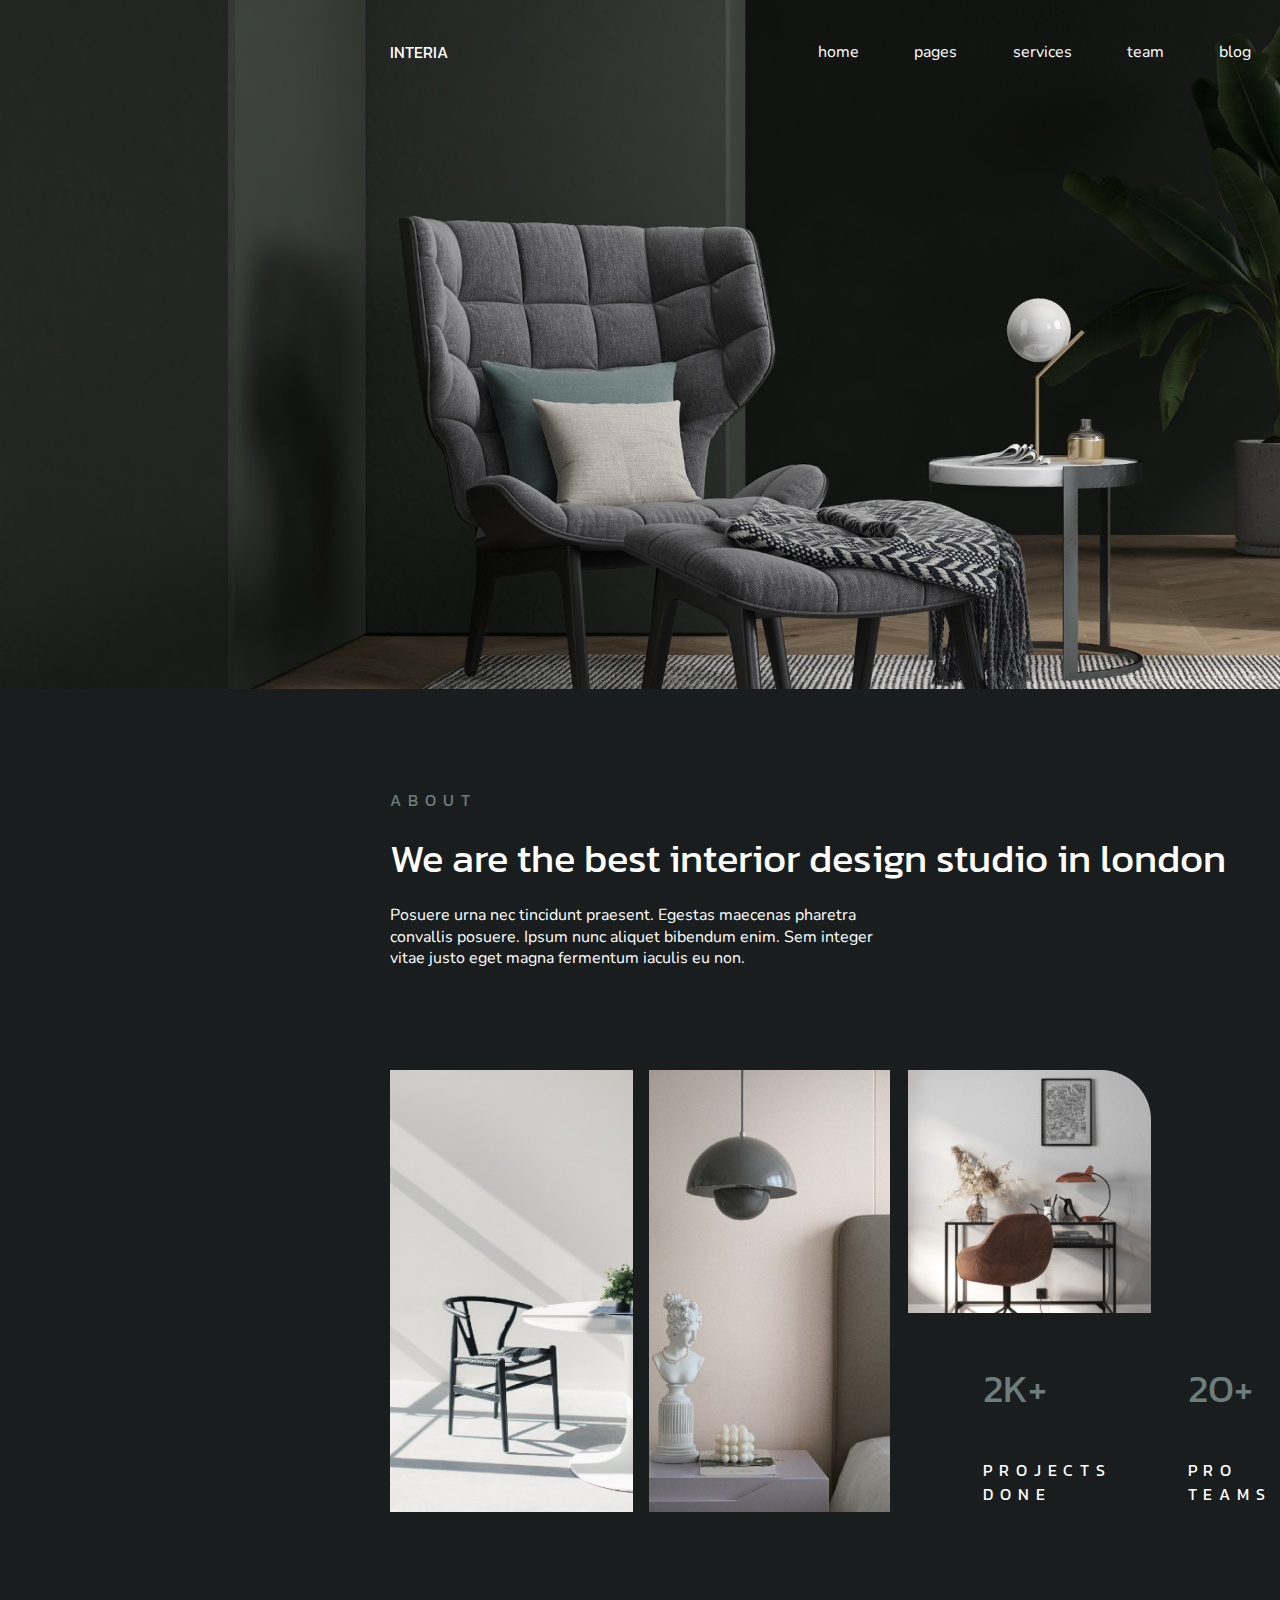
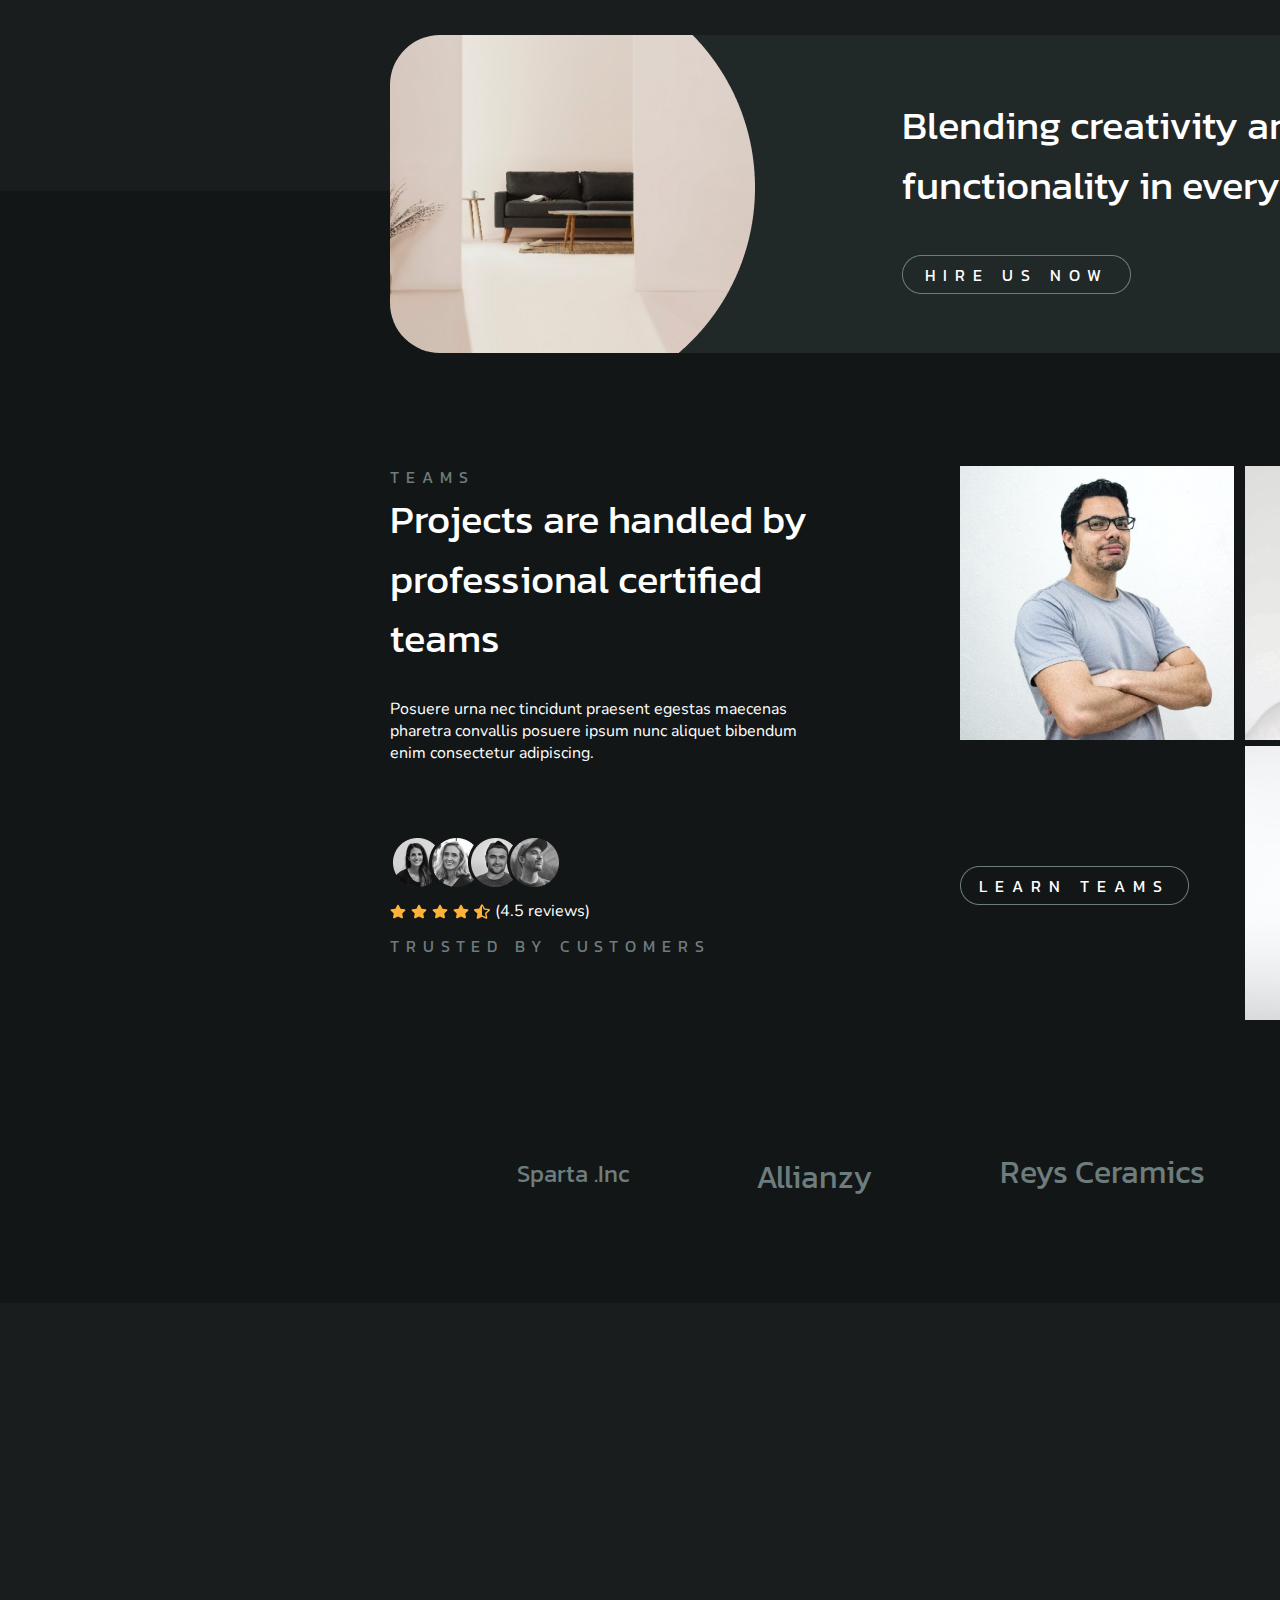
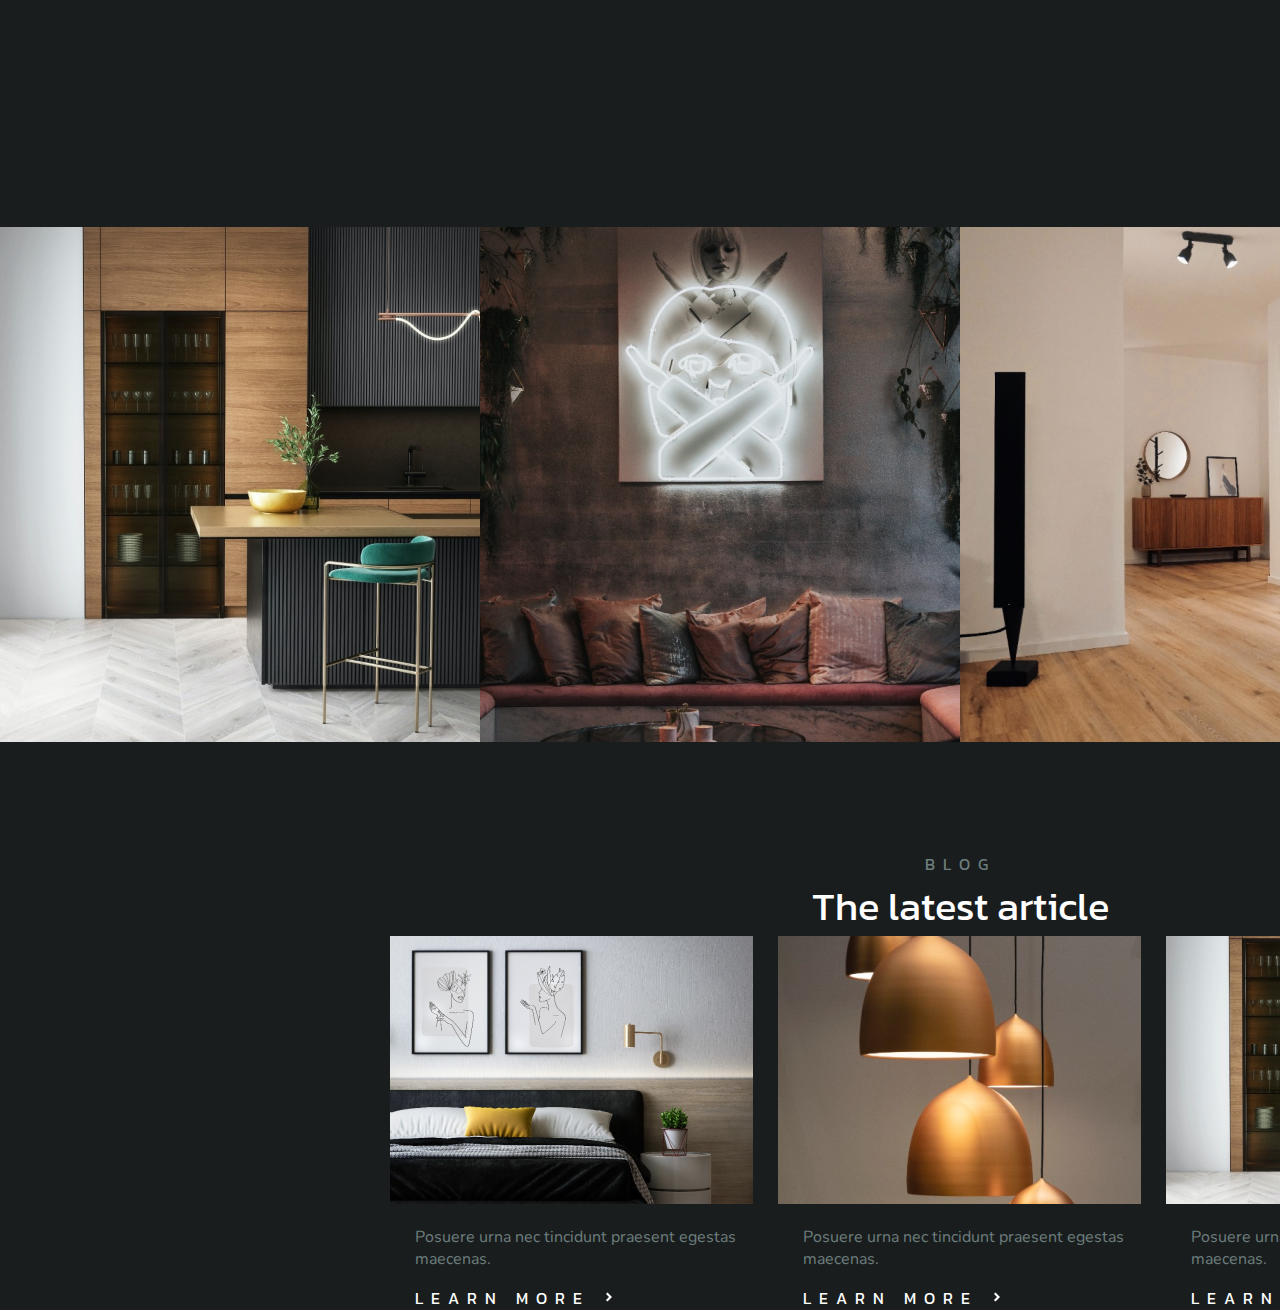
==== html/index.html @ 048965c7 "Add folder site" ====
<!doctype html>
<html lang="en">
<head>
    <meta charset="UTF-8">
    <meta name="viewport"
          content="width=device-width, user-scalable=no, initial-scale=1.0, maximum-scale=1.0, minimum-scale=1.0">
    <title>Первая верстка</title>
    <link rel="stylesheet" href="../css/styles.css">
    <link rel="preconnect" href="https://fonts.googleapis.com">
    <link rel="preconnect" href="https://fonts.gstatic.com" crossorigin>
    <link href="https://fonts.googleapis.com/css2?family=Kanit&family=Nunito&display=swap" rel="stylesheet">   
</head>
<body>
    <div class = "back">
        <div class="header-container">
            <div class="container">
                <div class="header">
                    <div class="header_logo">INTERIA</div>
                    <div class="header_menu">
                        <div>home</div>
                        <div>pages</div>
                        <div>services</div>
                        <div>team</div>
                        <div>blog</div>
                    </div>
                    <div class="header_button">
                        <a href="#" style="text-decoration: none; color:rgb(255, 255, 255);">GET STARTED</a>
                    </div>
                </div>    
            </div>
        </div> 

        <div class="SectionOne">
            <div class="container">
                <p class="SectionOne_TextOne">ABOUT</p>
                <p class="SectionOne_TextTwo">We are the best interior design studio in london</p>
                <p class="SectionOne_TextThree">Posuere urna nec tincidunt praesent. Egestas maecenas pharetra <br> convallis posuere. Ipsum nunc aliquet bibendum enim. Sem integer <br> vitae justo eget magna fermentum iaculis eu non.</p>
            </div>
        </div>

        <div class="sectionTwo">
            <div class="container">
                <div class="sectionTwo_GridContainer">
                    <div class="SectionTwo_ImageOne">
                        <img src="../Image/ImgOneForSectionTwo.png" alt="">
                    </div>
                    <div class="SectionTwo_ImageTwo">
                        <img src="../Image/ImgTwoForSectionTwo.png" alt="">
                    </div>
                    <div class="SectionTwo_ImageThree">
                        <img src="../Image/ImgThreeForSectionTwo.png" alt="">
                    </div>
                    <div class="SectionTwo_ButtonArea">
                        <div class="SectionTwo_CellsButton">
                            <a href="#" class="SectionTwo_Button" >LEARN ABOUT</a>
                        </div>
                    </div>
                    <div class="SectionTwo_CellsText">
                        <div class="CellsText_GroupOne">
                            <p class="CellsText_GroupOne_TextOne">2K+</p>
                            <p class="CellsText_GroupOne_TextTwo">PROJECTS<br>DONE</p>
                        </div>
                        <div class="CellsText_GroupTwo">
                            <p class="CellsText_GroupTwo_TextOne">20+</p>
                            <p class="CellsText_GroupTwo_TextTwo">PRO<br>TEAMS</p>
                        </div>
                        <div class="CellsText_GroupThree">
                            <p class="CellsText_GroupThree_TextOne">300+</p>
                            <p class="CellsText_GroupThree_TextTwo">GLOBAL<br>CLIENTS</p>
                        </div>
                    </div>
                </div>
            </div>
        </div>

        <div class="sectionThree">
            <div class="container">
                <div class="sectionThree_Back">
                    <div class="sectionThree_Text">Blending creativity and<br> functionality in every design</div>
                    
                    <div class="sectionThree_buttonArea">
                        <a href="#" class="sectionThree_button">HIRE US NOW</a>
                    </div>
                </div>
            </div>
        </div>


        <div class="BlackBG">
 
            <div class="sectionFour">
                <div class="container">
                    <div class="sectionFour_TextArea">

                        <div class="sectionFour_TextOne">TEAMS</div>
                        <div class="sectionFour_TextTwo">Projects are handled by<br>professional certified<br>teams</div>
                        <div class="sectionFour_TextThree">Posuere urna nec tincidunt praesent egestas maecenas<br>pharetra convallis posuere ipsum nunc aliquet bibendum<br>enim consectetur adipiscing.</div>

                        <div class="sectionFour_Review">
                            <div class="Review_Avatar">
                                <img class="Review_AvatarOne"  src="../Image/Ellipse 2ForAvatar.png" alt="">
                                <img class="Review_AvatarTwo" src="../Image/Ellipse 3.png" alt="">
                                <img class="Review_AvatarThree" src="../Image/Ellipse 4.png" alt="">
                                <img class="Review_AvatarFour" src="../Image/Ellipse 5.png" alt="">
                            </div>

                            <div class="Review_Frame1">
                                <img src="../Image/Vector.svg" alt="">
                                <img src="../Image/Vector.svg" alt="">
                                <img src="../Image/Vector.svg" alt="">
                                <img src="../Image/Vector.svg" alt="">
                                <img src="../Image/star-half-alt.svg" alt="">
                                <div>(4.5 reviews)</div>
                            </div>
                        </div>
                        <div class="sectionFour_TextFour">TRUSTED BY CUSTOMERS</div>
                    </div>    
                    <div class="sectionFour_Team1">
                        <img src="../Image/team1.png" alt="">
                    </div>
                    <div class="sectionFour_Team2">
                        <img src="../Image/team2.png" alt="">
                    </div>
                    <div class="sectionFour_Team3">
                        <img src="../Image/team3.png" alt="">
                    </div>
                    <div class="sectionFour_buttonArea">
                        <a href="#" class="sectionFour_button">LEARN TEAMS</a>
                    </div>
                </div>
            </div>
 
            <div class="sectionFive">
                <div class="container">
                    <div class="sectionFive_LogoOne">
                        <div class="LogoOne_text">Sparta .Inc</div>    
                    </div>
                    <div class="sectionFive_LogoTwo">
                        <div class="LogoTwo_text">Allianzy</div>    
                    </div>
                    <div class="sectionFive_LogoThree">
                        <div class="LogoThree_text">Reys Ceramics</div>    
                    </div>
                    <div class="sectionFive_LogoFour">
                        <div class="LogoFour_text">Fuda<br>Furniture</div>    
                    </div>
                </div>
            </div>

        </div>


        <div class="sectionSix">
            <div class="container">



                <!-- <div class="sectionSix_LogoOne">
                    <div class="LogoOne_text">Sparta .Inc</div>    
                </div>
                <div class="sectionFive_LogoTwo">
                    <div class="LogoTwo_text">Allianzy</div>    
                </div>
                <div class="sectionFive_LogoThree">
                    <div class="LogoThree_text">Reys Ceramics</div>    
                </div>
                <div class="sectionFive_LogoFour">
                    <div class="LogoFour_text">Fuda<br>Furniture</div>    
                </div> -->
            </div>
        </div>




        <div class="img-line">
            <div class="img_box">
                <img src="../Image/IMG1.png" alt="">
            </div>
            <div class="img_box">
                <img src="../Image/IMG2.png" alt="">
            </div>
            <div class="img_box">
                <img src="../Image/IMG3.png" alt="">
            </div>
            <div class="img_box">
                <img src="../Image/IMG4.png" alt="">
            </div>
        </div>    

        <div class="container">
            <div class="blog">
                <div class="top_blog">
                    <div class="titleBlog">BLOG</div>
                    <div class="secondTitleBlog">The latest article</div>
                </div>
                <div class="boton_blog">
                    <div class="blog1">
                        <img src="../Image/Rectangle1.png" alt="">
                        <div class="text">
                            <p class="P_SectionEight">Posuere urna nec tincidunt praesent egestas <br> maecenas.</p>
                            <a href="#">LEARN MORE
                                <img src="../Image/angle-right.png" alt="">
                            </a> 
                        </div>       

                    </div>
                    <div class="blog2">
                        <img src="../Image/Rectangle2.png" alt="">
                        <div class="text">
                            <p class="P_SectionEight">Posuere urna nec tincidunt praesent egestas <br> maecenas.</p>
                            <a href="#">LEARN MORE
                                <img src="../Image/angle-right.png" alt="">
                            </a>        
                        </div>       

                    </div>
                    <div class="blog3">
                        <img src="../Image/Rectangle3.png" alt="">
                        <div class="text">
                            <p class="P_SectionEight">Posuere urna nec tincidunt praesent egestas <br> maecenas.</p>
                            <a href="#">LEARN MORE
                                <img src="../Image/angle-right.png" alt="">
                            </a>        
                        </div>       
                    </div>
                </div>
            </div>
        </div>
    




    </div>


</body>
</html>
---- css/styles.css ----
body{
    font-family: 'Kanit', sans-serif;
    margin: 0;
    padding: 0;
}
.back{
    background-color: #191D1D;
}
.container{
    margin-left: 390px;
    width: 1140px;
}


.header-container{
    background-image: url(../Image/BG.png);
    height: 689px;
    margin-bottom: 100px;
    background-repeat: no-repeat;
}
.header{
    display: flex;
    justify-content:space-between;
    align-items:center;
    padding-top: 32px;
    height: 39px;
    width: 1140px;
    color: #FFFFFF;
}
.header_menu{
    display: flex;
    justify-content:space-between;
    font-family: 'Nunito', sans-serif;
    font-weight: 400;
    font-size: 16px;
    height: 22px;
    width: 433px;
    padding-left: 320px;
}
.header_button{
    display: flex;
    justify-content:center;
    align-items:center;
    background-image: url(../Image/BG_button.png);
    height: 39px;
    width: 229px;
    letter-spacing: 8px;
}


.SectionOne{
    margin-bottom: 100px;
}
.SectionOne_TextOne{
    font-weight: 400;
    font-size: 16px;
    line-height: 23.92px;
    letter-spacing: 6.88px;
    color: #6D7D7D;
}
.SectionOne_TextTwo{
    font-weight: 400;
    font-size: 40px;
    line-height: 59.8px;
    color: #FFFFFF;
    margin: 0px
;
}
.SectionOne_TextThree{
    font-family: 'Nunito', sans-serif;
    font-weight: 400;
    font-size: 16px;
    line-height: 21.82px;
    color: #FFFFFF;
}


.sectionTwo{
    margin-bottom: -150px;
}
.sectionTwo_GridContainer{
    display: grid;
    grid-template-columns: 22% 22% 22% 32%;
    grid-column-gap: 8px;
    grid-template-areas:
    'imgOne imgTwo imgThree ButtonArea'
    'imgOne imgTwo CellsText CellsText';
}
.SectionTwo_ImageOne{
    grid-area: imgOne;
}
.SectionTwo_ImageTwo{
    grid-area: imgTwo;
}
.SectionTwo_ImageThree{
    grid-area: imgThree;
}
.SectionTwo_ButtonArea{
    grid-area: ButtonArea;
    display: flex;
    align-items: flex-end;
    justify-content: flex-end;
}
.SectionTwo_CellsButton{
    display: flex;
    justify-content:center;
    align-items:center;
    background-image: url(../Image/BG_button.png);
    height: 39px;
    width: 229px;
    letter-spacing: 8px;

}
.SectionTwo_Button{
    text-decoration: none;
    color:rgb(255, 255, 255);
}
.SectionTwo_CellsText{
    grid-area: CellsText;
    display:flex;
    justify-content: space-evenly;
}
.CellsText_GroupOne_TextOne, .CellsText_GroupTwo_TextOne, .CellsText_GroupThree_TextOne{
    color: #6D7D7D;
    font-size: 40px;
    font-weight: 400;
    line-height: 59.8px;
}
.CellsText_GroupOne_TextTwo, .CellsText_GroupTwo_TextTwo, .CellsText_GroupThree_TextTwo{
    color: #FFFFFF;
    font-size: 16px;
    font-weight: 400;
    line-height: 23.92px;
    letter-spacing: 6.88px;
}


.sectionThree{
    height: 318px;
    margin-bottom: 100px;
    position: relative;
    top: 262px;
}
.sectionThree_Back{
    background-color: #212828;
    height: 318px;
    border-radius: 50px 50px 0px 50px;
    background-image: url(../Image/Ellipse\ 2.png);
    background-repeat: no-repeat;
}
.sectionThree_Text{
    font-weight: 400;
    font-size: 40px;
    line-height: 59.8px;
    color:#FFFFFF;
    padding-left: 512px;
    padding-top: 61px;
}
.sectionThree_buttonArea{
    display: flex;
    justify-content:center;
    align-items:center;
    background-image: url(../Image/BG_button.png);
    height: 39px;
    width: 229px;
    letter-spacing: 8px;
    margin-left: 512px;
    margin-top: 40px;
}
.sectionThree_button{
    text-decoration: none;
    color:rgb(255, 255, 255);
}


.BlackBG{
    height: 1112px;
    background-color:#131616;
}

.sectionFour{
    height: 571px;
}
.sectionFour>.container{
    position: relative;
    top: 275px;
    display: grid;
    grid-template-columns: 50% 25% 25%;
    grid-template-areas:
    'CellsText imgOne imgTwo'
    'CellsText ButtonArea imgThree';        
}
.sectionFour_TextArea{
    color: #FFFFFF;
    grid-area: CellsText;

}
.sectionFour_TextOne, .sectionFour_TextFour{
    font-weight: 400;
    font-size: 16px;
    line-height: 23.92px;
    letter-spacing: 6.88px;
    color: #6D7D7D;    
}
.sectionFour_TextTwo{
    font-weight: 400;
    font-size: 40px;
    line-height: 59.8px;
    color: #FFFFFF;    
}
.sectionFour_TextThree{
    font-family: 'Nunito', sans-serif;
    font-weight: 400;
    font-size: 16px;
    line-height: 21.82px;
    color: #FFFFFF; 
    margin-top: 30px;
    margin-bottom: 70px;       
}
.sectionFour_Review{
    margin-bottom: 13px;
}
.Review_Avatar{
    margin-bottom: 5px;

}
.Review_AvatarTwo{
    position: relative;
    left: -20px;
}
.Review_AvatarThree{
    position: relative;
    left: -40px;
}
.Review_AvatarFour{
    position: relative;
    left: -60px;
}
.Review_Frame1{
    display: flex;
}
.Review_Frame1>img{
    margin-right: 5px;
}
.Review_Frame1>div{
    font-family: 'Nunito', sans-serif;
    font-weight: 400;
    font-size: 16px;
    line-height: 21.82px;
    color: #FFFFFF;
}
.sectionFour_Team1{
    grid-area: imgOne;
}
.sectionFour_Team2{
    grid-area: imgTwo;
}
.sectionFour_Team3{
    grid-area: imgThree;
}
.sectionFour_buttonArea{
    display: flex;
    justify-content:center;
    align-items:center;
    background-image: url(../Image/BG_button.png);
    height: 39px;
    width: 229px;
    letter-spacing: 8px;
    grid-area: ButtonArea;
    align-self: center;

}
.sectionFour_button{
    text-decoration: none;
    color:rgb(255, 255, 255);
}


.sectionFive{
    height: 98px;
}
.sectionFive>.container{
    position: relative;
    top: 390px;
    display: flex;
    justify-content: space-evenly;
}
.LogoOne_text{
    font-weight: 400;
    font-size: 24px;
    line-height: 43.78px;
    color: #6D7D7D;
}
.LogoTwo_text{
    font-weight: 400;
    font-size: 32px;
    line-height: 50.24px;
    color: #6D7D7D;
}
.LogoThree_text{
    font-weight: 400;
    font-size: 32px;
    line-height: 40px;
    color: #6D7D7D;
}
.LogoFour_text{
    font-weight: 700;
    font-size: 16px;
    line-height: 17.86px;
    color: #6D7D7D;
}


.sectionSix{
    height: 524px;
}
.sectionSix>.container{
    display: grid;
    grid-template-columns: 60% 40%;
    grid-template-areas:
    'Services1 TextTwo'
    'Services2 TextTwo'        
    'Services3 TextThree';        
}




.img-line{
    display: flex;
}
.img_box{
    height: 515px;
    width: 480px;
}
.titleBlog{
    color: #6D7D7D;
    font-weight: 400;
    font-size: 16px;
    letter-spacing: 8px;
    
}
.secondTitleBlog{
    color: #FFFFFF;
    font-weight: 400;
    font-size: 40px;
}
.boton_blog{
    display: flex;
}
.P_SectionEight{
    font-family: 'Nunito', sans-serif;
    font-weight: 400;
    font-size: 16px; 
    color:#6D7D7D;   
} 
p~a{
    color: #FFFFFF;
    text-decoration: none;
    letter-spacing: 8px;
}
.blog1,.blog2,.blog3{
    padding-right: 25px;
}
.text{
    padding-left: 25px;
}
.top_blog{
    text-align: center;
    width: 1140px;
}
.blog{
    padding-top: 110px;
}
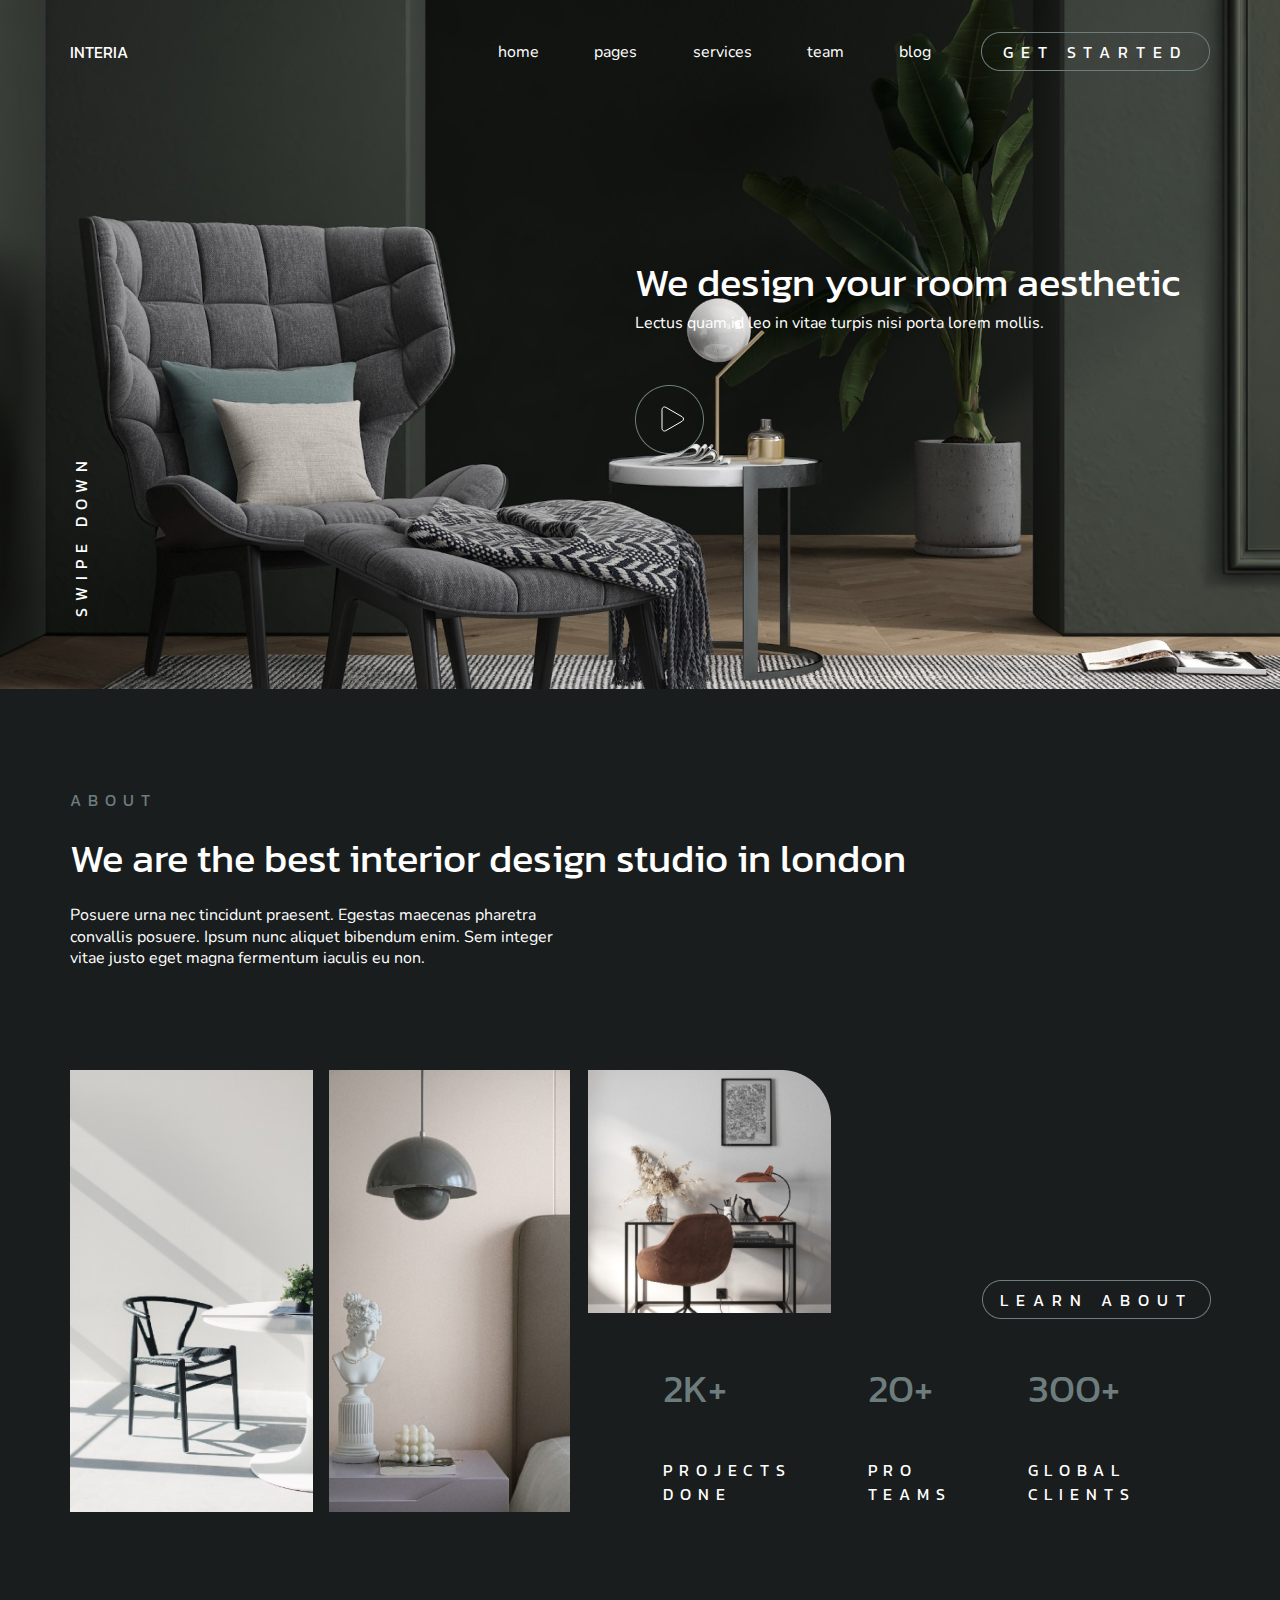
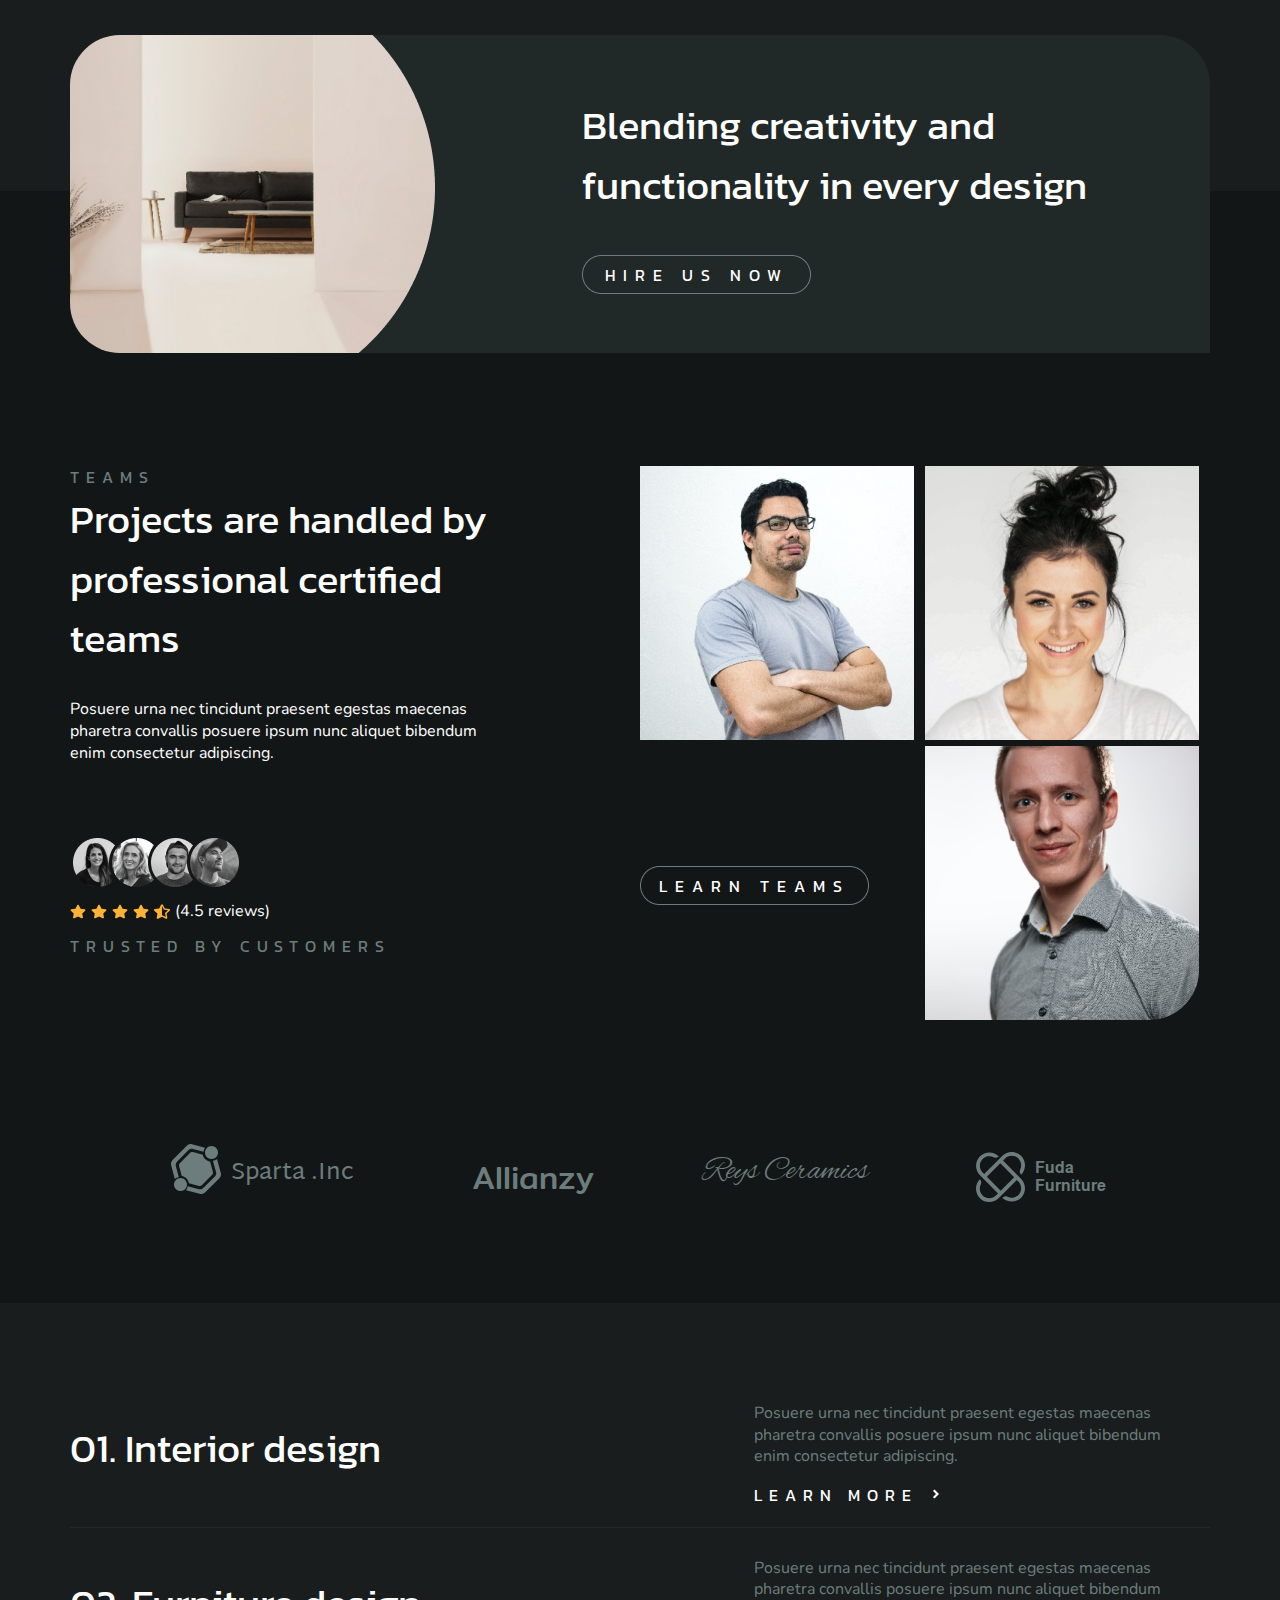
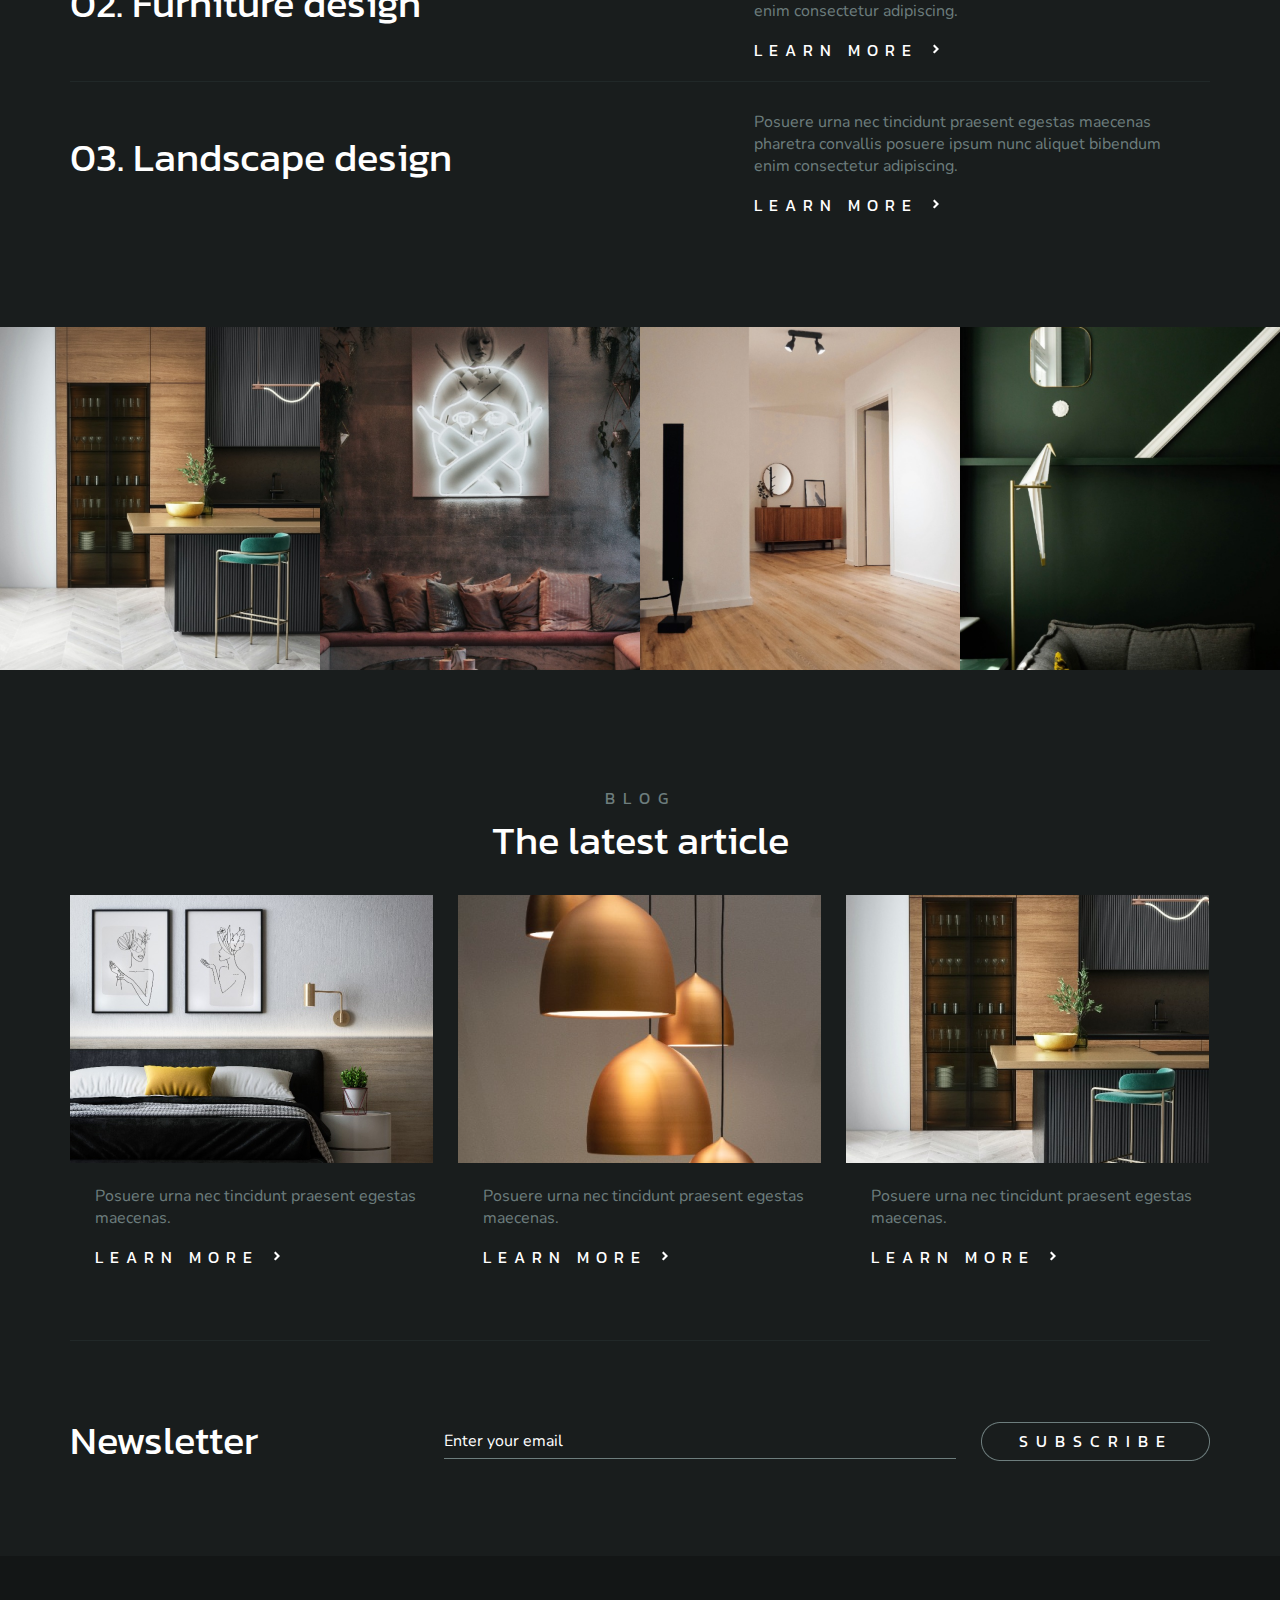
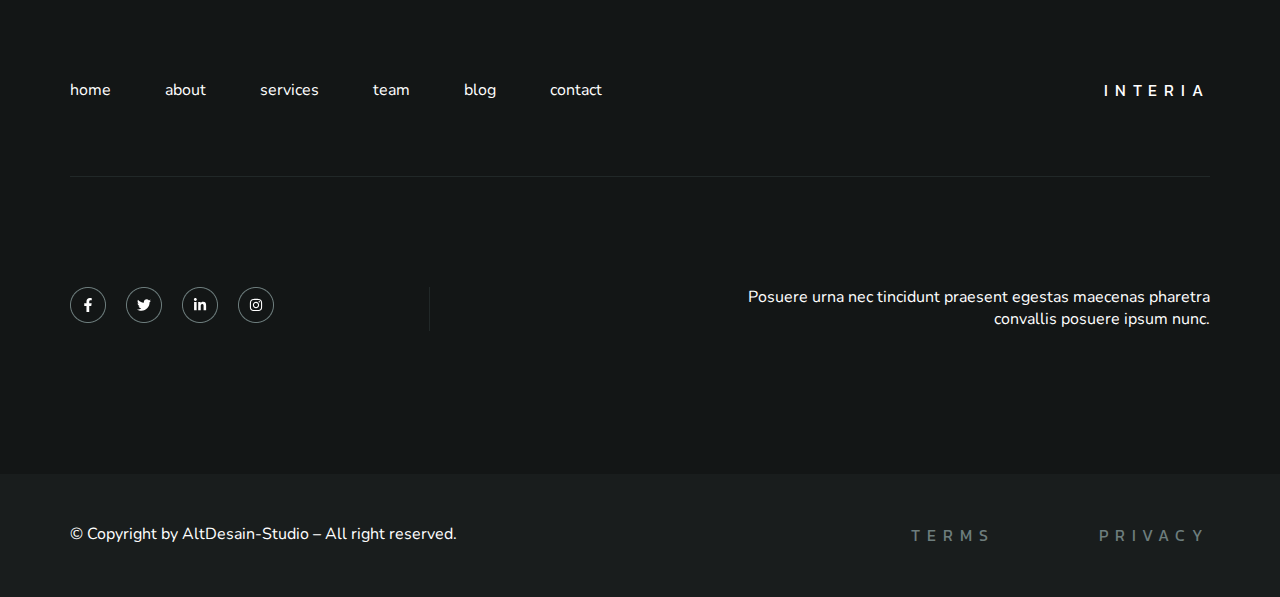
==== commit ff03e7af: "modified index.html" ====
--- a/html/index.html
+++ b/html/index.html
@@ -8,10 +8,11 @@
     <link rel="stylesheet" href="../css/styles.css">
     <link rel="preconnect" href="https://fonts.googleapis.com">
     <link rel="preconnect" href="https://fonts.gstatic.com" crossorigin>
-    <link href="https://fonts.googleapis.com/css2?family=Kanit&family=Nunito&display=swap" rel="stylesheet">   
+    <link href="https://fonts.googleapis.com/css2?family=Alex+Brush&family=Kanit&family=Nunito&family=Almarai&family=Martel+Sans&family=Mitr&display=swap" rel="stylesheet">   
 </head>
 <body>
     <div class = "back">
+
         <div class="header-container">
             <div class="container">
                 <div class="header">
@@ -26,7 +27,13 @@
                     <div class="header_button">
                         <a href="#" style="text-decoration: none; color:rgb(255, 255, 255);">GET STARTED</a>
                     </div>
-                </div>    
+                </div> 
+                <div class="TittleDescription">
+                    <div class="TittleDescription_One">We design your room aesthetic</div>
+                    <div class="TittleDescription_Two">Lectus quam id leo in vitae turpis nisi porta lorem mollis.</div>
+                </div>
+                <div class="PlayButton"><img src="../Image/PolygonOne.svg" alt=""></div>
+                <div class="SwipeDown">SWIPE DOWN</div>
             </div>
         </div> 
 
@@ -133,16 +140,35 @@
             <div class="sectionFive">
                 <div class="container">
                     <div class="sectionFive_LogoOne">
+                        <div class="LogoOneVectors">
+                            <div class="LogoOneVectorOne">
+                                <img src="../Image/VectorOne_LogoOne.svg" alt="">
+                            </div>
+                            <div class="LogoOneVectorTwo">
+                                <img src="../Image/VectorTwo_LogoOne.svg" alt="">
+                            </div>
+                            <div class="LogoOneVectorThree">
+                                <img src="../Image/VectorThree_LogoOne.svg" alt="">
+                            </div>
+                            <div class="LogoOneVectorFour">
+                                <img src="../Image/VectorFour_LogoOne.svg" alt="">
+                            </div>
+                            <div class="LogoOneVectorFive">
+                                <img src="../Image/VectorFive_LogoOne.svg" alt="">
+                            </div>
+                        </div>
                         <div class="LogoOne_text">Sparta .Inc</div>    
                     </div>
                     <div class="sectionFive_LogoTwo">
+                        <img src="../Image/logoTwo.svg" alt="">    
                         <div class="LogoTwo_text">Allianzy</div>    
                     </div>
                     <div class="sectionFive_LogoThree">
                         <div class="LogoThree_text">Reys Ceramics</div>    
                     </div>
                     <div class="sectionFive_LogoFour">
-                        <div class="LogoFour_text">Fuda<br>Furniture</div>    
+                        <img src="../Image/logoFour.svg" alt="">    
+                        <div class="LogoFour_text">Fuda<br>Furniture</div>
                     </div>
                 </div>
             </div>
@@ -152,21 +178,29 @@
 
         <div class="sectionSix">
             <div class="container">
-
-
-
-                <!-- <div class="sectionSix_LogoOne">
-                    <div class="LogoOne_text">Sparta .Inc</div>    
-                </div>
-                <div class="sectionFive_LogoTwo">
-                    <div class="LogoTwo_text">Allianzy</div>    
-                </div>
-                <div class="sectionFive_LogoThree">
-                    <div class="LogoThree_text">Reys Ceramics</div>    
-                </div>
-                <div class="sectionFive_LogoFour">
-                    <div class="LogoFour_text">Fuda<br>Furniture</div>    
-                </div> -->
+                <div class="ServicesOne_Left">01. Interior design</div>    
+                <div class="ServicesOne_Right">
+                    <div class="RightText">Posuere urna nec tincidunt praesent egestas maecenas pharetra convallis posuere ipsum nunc aliquet bibendum<br> enim consectetur adipiscing.</div>
+                    <a href="#">LEARN MORE
+                        <img src="../Image/angle-right.png" alt="">
+                    </a> 
+                </div>    
+
+                <div class="ServicesTwo_Left">02. Furniture design</div>    
+                <div class="ServicesTwo_Right">
+                    <div class="RightText">Posuere urna nec tincidunt praesent egestas maecenas pharetra convallis posuere ipsum nunc aliquet bibendum<br> enim consectetur adipiscing.</div>
+                    <a href="#">LEARN MORE
+                        <img src="../Image/angle-right.png" alt="">
+                    </a> 
+                </div>    
+
+                <div class="ServicesThree_Left">03. Landscape design</div>    
+                <div class="ServicesThree_Right">
+                    <div class="RightText">Posuere urna nec tincidunt praesent egestas maecenas pharetra convallis posuere ipsum nunc aliquet bibendum<br> enim consectetur adipiscing.</div>
+                    <a href="#">LEARN MORE
+                        <img src="../Image/angle-right.png" alt="">
+                    </a> 
+                </div>    
             </div>
         </div>
 
@@ -188,52 +222,94 @@
             </div>
         </div>    
 
-        <div class="container">
-            <div class="blog">
-                <div class="top_blog">
-                    <div class="titleBlog">BLOG</div>
-                    <div class="secondTitleBlog">The latest article</div>
-                </div>
-                <div class="boton_blog">
-                    <div class="blog1">
-                        <img src="../Image/Rectangle1.png" alt="">
-                        <div class="text">
-                            <p class="P_SectionEight">Posuere urna nec tincidunt praesent egestas <br> maecenas.</p>
-                            <a href="#">LEARN MORE
-                                <img src="../Image/angle-right.png" alt="">
-                            </a> 
-                        </div>       
-
-                    </div>
-                    <div class="blog2">
-                        <img src="../Image/Rectangle2.png" alt="">
-                        <div class="text">
-                            <p class="P_SectionEight">Posuere urna nec tincidunt praesent egestas <br> maecenas.</p>
-                            <a href="#">LEARN MORE
-                                <img src="../Image/angle-right.png" alt="">
-                            </a>        
-                        </div>       
-
-                    </div>
-                    <div class="blog3">
-                        <img src="../Image/Rectangle3.png" alt="">
-                        <div class="text">
-                            <p class="P_SectionEight">Posuere urna nec tincidunt praesent egestas <br> maecenas.</p>
-                            <a href="#">LEARN MORE
-                                <img src="../Image/angle-right.png" alt="">
-                            </a>        
-                        </div>       
-                    </div>
-                </div>
-            </div>
-        </div>
+
+        <div class="sectionEight">
+            <div class="container">
+                <div class="blog">
+                    <div class="top_blog">
+                        <div class="titleBlog">BLOG</div>
+                        <div class="secondTitleBlog">The latest article</div>
+                    </div>
+                    <div class="botom_blog">
+                        <div class="blog1">
+                            <img src="../Image/Rectangle1.png" alt="">
+                            <div class="text">
+                                <p class="P_SectionEight">Posuere urna nec tincidunt praesent egestas <br> maecenas.</p>
+                                <a href="#">LEARN MORE
+                                    <img src="../Image/angle-right.png" alt="">
+                                </a> 
+                            </div>       
+
+                        </div>
+                        <div class="blog2">
+                            <img src="../Image/Rectangle2.png" alt="">
+                            <div class="text">
+                                <p class="P_SectionEight">Posuere urna nec tincidunt praesent egestas <br> maecenas.</p>
+                                <a href="#">LEARN MORE
+                                    <img src="../Image/angle-right.png" alt="">
+                                </a>        
+                            </div>       
+
+                        </div>
+                        <div class="blog3">
+                            <img src="../Image/Rectangle3.png" alt="">
+                            <div class="text">
+                                <p class="P_SectionEight">Posuere urna nec tincidunt praesent egestas <br> maecenas.</p>
+                                <a href="#">LEARN MORE
+                                    <img src="../Image/angle-right.png" alt="">
+                                </a>        
+                            </div>       
+                        </div>
+                    </div>
+                </div>
+            </div>
+        </div>    
     
-
-
+    
+        <div class="sectionNine">
+            <div class="container">
+                <div class="sectionNine_Title">Newsletter</div>
+                <div class="Frame_Text">Enter your email</div>
+                <a href="#" class="sectionNine_button">SUBSCRIBE</a>
+            </div>
+        </div>
+        
+
+        <footer class="footer">
+            <div class="container">
+                <div class="footer_Menu">
+                    <p>home</p>
+                    <p>about</p>
+                    <p>services</p>
+                    <p>team</p>
+                    <p>blog</p>
+                    <p>contact</p>
+                    <div class="Logo">INTERIA</div>
+
+                </div>
+                <div class="SocialMedia">
+                    <div class="SocialMedia_Ellipse">
+                        <div class="Facebook"><img src="../Image/VectorFacebook.svg" alt="" class="Ellipse_Vector"></div>
+                        <div class="Twitter"><img src="../Image/VectorTwitter.svg" alt="" class="Ellipse_Vector"></div>
+                        <div class="Linkedin"><img src="../Image/VectorLinkedin.svg" alt="" class="Ellipse_Vector"></div>
+                        <div class="Instagram"><img src="../Image/VectorInstagram.svg" alt="" class="Ellipse_Vector"></div>
+                    </div>
+                    <div class="SocialMedia_TextRight">Posuere urna nec tincidunt praesent egestas maecenas pharetra<br> convallis posuere ipsum nunc.</div>
+                </div>
+            </div>
+        </footer>
+
+        <div class="CopyRight">
+            <div class="container">
+                <div class="CopyRight_TextOne">© Copyright by AltDesain-Studio – All right reserved.</div>
+                <div class="CopyRight_TextTwo">TERMS</div>
+                <div class="CopyRight_TextThree">PRIVACY</div>
+            </div>
+        </div>
+
+        
 
 
     </div>
-
-
 </body>
 </html>--- a/css/styles.css
+++ b/css/styles.css
@@ -5,9 +5,11 @@
 }
 .back{
     background-color: #191D1D;
+    width: fit-content;
 }
 .container{
-    margin-left: 390px;
+    margin-left: auto;
+    margin-right: auto;
     width: 1140px;
 }
 
@@ -17,6 +19,9 @@
     height: 689px;
     margin-bottom: 100px;
     background-repeat: no-repeat;
+    width: 100%;
+    background-size: cover;
+    background-position: center center;
 }
 .header{
     display: flex;
@@ -46,6 +51,49 @@
     width: 229px;
     letter-spacing: 8px;
 }
+.TittleDescription{
+    margin-left: 565px;
+    margin-top: 182px;
+}
+.TittleDescription_One{
+    font-weight: 400;
+    font-size: 40px;
+    line-height: 59.8px;
+    color: #FFFFFF;
+}
+.TittleDescription_Two{
+    font-family: 'Nunito', sans-serif;
+    font-weight: 400;
+    font-size: 16px;
+    line-height: 21.82px;
+    color: #FFFFFF;
+}
+.PlayButton{
+    height: 69px;
+    width: 69px;
+    margin-left: 565px;
+    margin-top: 50px;
+    background-image: url(../Image/EllipseOne.png);
+    position: relative;
+}
+.PlayButton>img{
+    position: absolute;
+    margin: auto;
+    left: 6px;
+    top: 0;
+    bottom: 0;
+    right: 0;
+}
+.SwipeDown{
+    font-weight: 400;
+    font-size: 16px;
+    line-height: 23.92px;
+    letter-spacing: 6.88px;
+    color: #FFFFFF;
+    writing-mode: vertical-rl;
+    transform: scale(-1);
+}
+
 
 
 .SectionOne{
@@ -285,53 +333,148 @@
     display: flex;
     justify-content: space-evenly;
 }
+.sectionFive_LogoOne{
+    display: flex;
+}
+.LogoOneVectors{
+    position: relative;
+    margin-right: 18px;
+}
+.LogoOneVectorTwo{
+    left: -8px;
+    position: absolute;
+    top: -8px;
+}
+.LogoOneVectorThree{
+    left: 7px;
+    position: absolute;
+    top: 7px;
+}
+.LogoOneVectorFour{
+    left: 26px;
+    position: absolute;
+    top: -11px;
+}
+.LogoOneVectorFive{
+    left: -5px;
+    position: absolute;
+    top: 21px;
+}
+
 .LogoOne_text{
+    font-family: 'Martel Sans', sans-serif;
     font-weight: 400;
     font-size: 24px;
     line-height: 43.78px;
     color: #6D7D7D;
 }
 .LogoTwo_text{
+    font-family: 'Mitr', sans-serif;
     font-weight: 400;
     font-size: 32px;
     line-height: 50.24px;
     color: #6D7D7D;
+    padding-left: 10px;
 }
 .LogoThree_text{
+    font-family: 'Alex Brush', cursive;
     font-weight: 400;
     font-size: 32px;
     line-height: 40px;
     color: #6D7D7D;
 }
+.sectionFive_LogoFour,.sectionFive_LogoTwo{
+    display: flex;
+}
 .LogoFour_text{
+    font-family: 'Almarai', sans-serif;
     font-weight: 700;
     font-size: 16px;
     line-height: 17.86px;
     color: #6D7D7D;
+    margin: auto;
+    padding-left: 10px;
 }
 
 
 .sectionSix{
     height: 524px;
+    margin-top: 100px;
 }
 .sectionSix>.container{
     display: grid;
     grid-template-columns: 60% 40%;
+    grid-template-rows: 33% 33% 34%;
+    grid-row-gap: 30px;
     grid-template-areas:
-    'Services1 TextTwo'
-    'Services2 TextTwo'        
-    'Services3 TextThree';        
-}
-
-
+        'ServicesOneLeft ServicesOneRight'
+        'ServicesTwoLeft ServicesTwoRight'        
+        'ServicesThreeLeft ServicesThreeRight';        
+}
+.ServicesOne_Left,.ServicesTwo_Left,.ServicesThree_Left{
+    font-weight: 400;
+    font-size: 40px;
+    line-height: 59.8px;
+    color: #FFFFFF;
+    margin-top: 16px;
+}
+.RightText{
+    font-family: 'Nunito', sans-serif;
+    font-weight: 400;
+    font-size: 16px;
+    line-height: 21.82px;
+    color: #6D7D7D;
+    margin-bottom: 15px;
+}
+.RightText~a{
+    text-decoration: none;
+    letter-spacing: 6.88px;
+    font-weight: 400;
+    font-size: 16px;
+    line-height: 23.92px;
+    color: #FFFFFF;
+}
+.ServicesOne_Left{
+    grid-area: ServicesOneLeft;
+    border-bottom: 1px solid #212828;
+}
+.ServicesOne_Right{
+    grid-area: ServicesOneRight;
+    border-bottom: 1px solid #212828;
+}
+.ServicesTwo_Left{
+    grid-area: ServicesTwoLeft;
+    border-bottom: 1px solid #212828;
+}
+.ServicesTwo_Right{
+    grid-area: ServicesTwoRight;
+    border-bottom: 1px solid #212828;
+}
+.ServicesThree_Left{
+    grid-area: ServicesThreeLeft;
+}
+.ServicesThree_Right{
+    grid-area: ServicesThreeRight;
+}
 
 
 .img-line{
     display: flex;
+    height: auto;
+    width: 100%;
 }
 .img_box{
-    height: 515px;
-    width: 480px;
+    height: auto;
+    width: 25%;
+}
+.img_box>img{
+    width: 100%;
+}
+
+
+.sectionEight{
+    height: 625px;
+    margin-top: 110px;
 }
 .titleBlog{
     color: #6D7D7D;
@@ -345,8 +488,9 @@
     font-weight: 400;
     font-size: 40px;
 }
-.boton_blog{
-    display: flex;
+.botom_blog{
+    display: flex;
+    height: 445px;
 }
 .P_SectionEight{
     font-family: 'Nunito', sans-serif;
@@ -357,7 +501,7 @@
 p~a{
     color: #FFFFFF;
     text-decoration: none;
-    letter-spacing: 8px;
+    letter-spacing: 6.88px;
 }
 .blog1,.blog2,.blog3{
     padding-right: 25px;
@@ -367,8 +511,140 @@
 }
 .top_blog{
     text-align: center;
-    width: 1140px;
+    margin-bottom: 25px;
 }
 .blog{
+    border-bottom: 1px solid #212828;
+}
+
+
+.sectionNine{
+    margin-bottom: 85px;
+}
+.sectionNine>.container{
+    display: flex;
+    justify-content: space-between;
+}
+.sectionNine_Title{
+    font-weight: 400;
+    font-size: 40px;
+    line-height: 59.8px;
+    color: #FFFFFF;
+}
+.Frame_Text{
+    width: 512px;
+    border-bottom: 1px solid #6D7D7D;
+    font-family: 'Nunito', sans-serif;
+    font-weight: 400;
+    font-size: 16px;
+    line-height: 21.82px;
+    color: #FFFFFF;
+    position: relative;
+    left: 80px;
+    height: fit-content;
+    margin-top: 20px;
+    padding-bottom: 5px;
+}
+.sectionNine_button{
+    text-decoration: none;
+    color:rgb(255, 255, 255);
+    display: flex;
+    justify-content:center;
+    align-items:center;
+    background-image: url(../Image/BG_button.png);
+    height: 39px;
+    width: 229px;
+    letter-spacing: 8px;
+    align-self: center;
+}
+
+
+.footer{
+    background-color: #131616;
+    height: 518px;
+}
+.footer_Menu{
+    display: flex;
+    height: 170px;
+    padding-top: 50px;
+    border-bottom: solid 1px #212828;
+}
+.footer_Menu>p{
+    font-family: 'Nunito', sans-serif;
+    font-weight: 400;
+    font-size: 16px;
+    line-height: 21.82px;
+    color: #FFFFFF;
+    margin-right: 54px;
+    align-self: center;
+}
+.Logo{
+    font-weight: 400;
+    font-size: 16px;
+    line-height: 23.92px;
+    color: #FFFFFF;
+    letter-spacing: 6.88px;
+    align-self: center;
+    margin-left: auto;   
+}
+
+
+.SocialMedia{
+    display: flex;
     padding-top: 110px;
-}+}
+.SocialMedia_Ellipse{
+    display: flex;
+    padding-right: 135px;
+    border-right: 1px solid #212828;
+
+}
+.SocialMedia_Ellipse>div{
+    background-image: url(../Image/Ellipse\ 6.png);
+    width: 36px;
+    height: 36px;
+    margin-right: 20px;
+    position: relative;
+}
+.SocialMedia_TextRight{
+    margin-left: auto;
+    font-family: 'Nunito', sans-serif;
+    font-weight: 400;
+    font-size: 16px;
+    line-height: 21.82px;
+    color: #FFFFFF;
+    text-align: right;
+}
+.Ellipse_Vector{
+    position: absolute;
+    margin: auto;
+    left: 0;
+    top: 0;
+    bottom: 0;
+    right: 0;
+}
+
+
+.CopyRight{
+    height: 123px;
+}
+.CopyRight>.container{
+    display: flex;
+    padding-top: 50px;
+}
+.CopyRight_TextOne{
+    font-family: 'Nunito', sans-serif;
+    font-weight: 400;
+    font-size: 16px;
+    line-height: 21.82px;
+    color: #FFFFFF;
+    margin-right: 350px;
+}
+.CopyRight_TextTwo,.CopyRight_TextThree{
+    font-weight: 400;
+    font-size: 16px;
+    line-height: 23.92px;
+    color: #6D7D7D;
+    letter-spacing: 6.88px;
+    margin-left: auto;
+}
